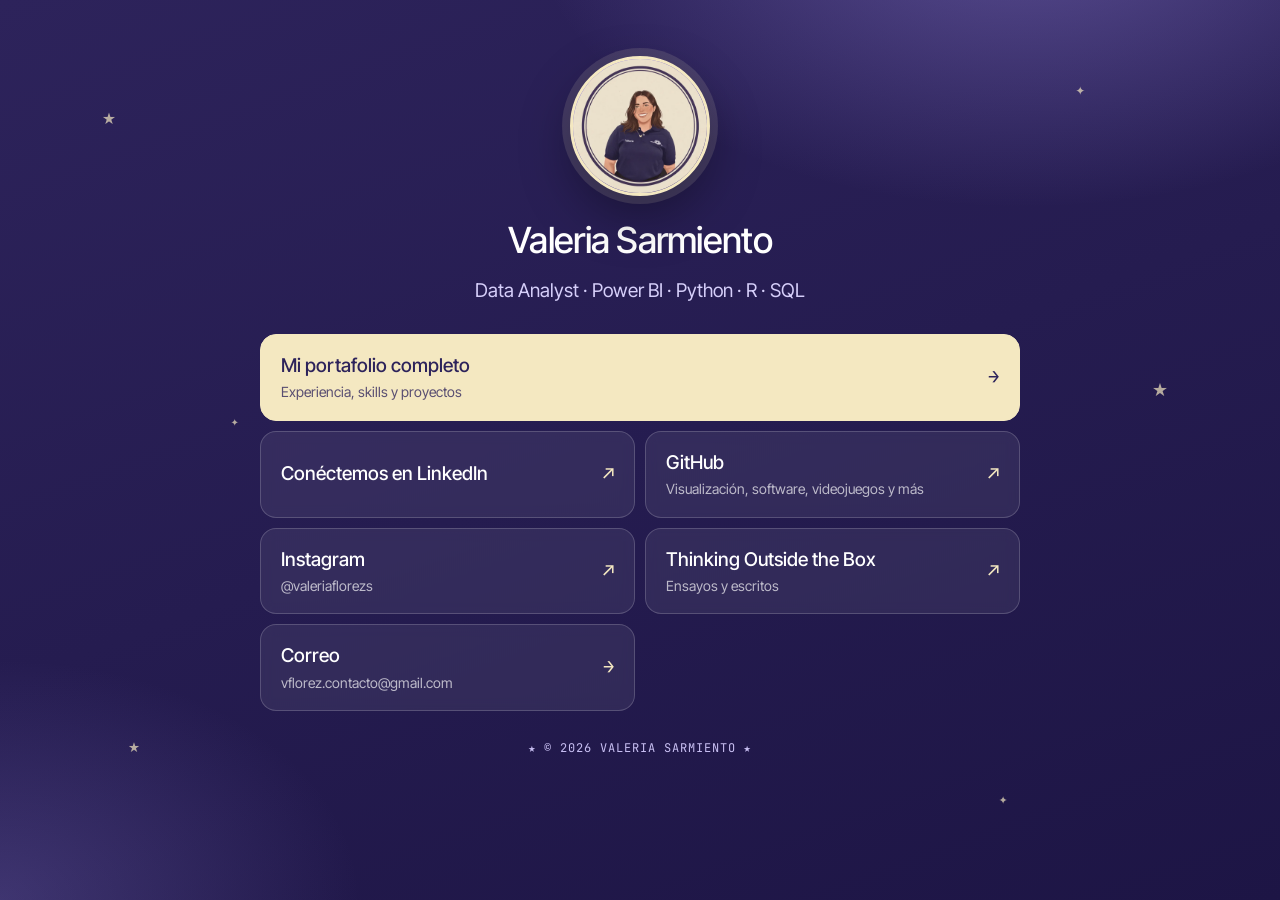
==== links.html @ 97c6c7b6 "Turn sections into desktop folders with windows; add photos, avatar and folder icons Co-Authored-By:" ====
<!doctype html>
<html lang="es">
<head>
<meta charset="utf-8">
<meta name="viewport" content="width=device-width, initial-scale=1, viewport-fit=cover">
<title>Valeria Sarmiento — Enlaces</title>
<meta name="description" content="Todos los enlaces de Valeria Sarmiento en un solo lugar.">
<meta name="theme-color" content="#2D235B">
<link rel="icon" type="image/png" href="assets/favicon.png">
<link rel="preconnect" href="https://fonts.googleapis.com">
<link rel="preconnect" href="https://fonts.gstatic.com" crossorigin>
<link href="https://fonts.googleapis.com/css2?family=Inter+Tight:wght@400;500;600&family=Instrument+Serif:ital@0;1&family=JetBrains+Mono:wght@400&display=swap" rel="stylesheet">
<link rel="stylesheet" href="styles.css?v=4">
</head>
<body>
<main class="bio-page banner">
  <div class="stars" aria-hidden="true">
    <span style="left:8%;top:12%;--s:14px;--t:3.2s">★</span>
    <span style="left:84%;top:9%;--s:12px;--t:4s;animation-delay:.6s">✦</span>
    <span style="left:18%;top:46%;--s:10px;--t:3.6s;animation-delay:1.2s">✦</span>
    <span style="left:90%;top:42%;--s:16px;--t:4.4s;animation-delay:.3s">★</span>
    <span style="left:10%;top:82%;--s:12px;--t:3.8s;animation-delay:.9s">★</span>
    <span style="left:78%;top:88%;--s:11px;--t:4.2s;animation-delay:1.5s">✦</span>
  </div>
  <div class="card">
    <!-- Avatar en assets/avatar.webp; si falta, se ve el monograma. -->
    <div class="avatar"><span>VS</span><img src="assets/avatar.webp" alt="Valeria Sarmiento" onerror="this.remove()"></div>
    <h1>Valeria Sarmiento</h1>
    <p class="tagline">Data Analyst · Power BI · Python · R · SQL</p>
    <div class="hub-list">
      <a class="hub-link primary" href="index.html">
        <div><strong>Mi portafolio completo</strong><span class="sub">Experiencia, skills y proyectos</span></div><span class="arrow">→</span>
      </a>
      <a class="hub-link" href="https://www.linkedin.com/in/valeriaflorezs" target="_blank" rel="noopener">
        <div><strong>Conéctemos en LinkedIn</strong></div><span class="arrow">↗</span>
      </a>
      <a class="hub-link" href="https://github.com/valeriaflorezs" target="_blank" rel="noopener">
        <div><strong>GitHub</strong><span class="sub">Visualización, software, videojuegos y más</span></div><span class="arrow">↗</span>
      </a>
      <a class="hub-link" href="https://www.instagram.com/valeriaflorezs" target="_blank" rel="noopener">
        <div><strong>Instagram</strong><span class="sub">@valeriaflorezs</span></div><span class="arrow">↗</span>
      </a>
      <a class="hub-link" href="https://outsidethebox25.wordpress.com" target="_blank" rel="noopener">
        <div><strong>Thinking Outside the Box</strong><span class="sub">Ensayos y escritos</span></div><span class="arrow">↗</span>
      </a>
      <a class="hub-link" href="mailto:vflorez.contacto@gmail.com">
        <div><strong>Correo</strong><span class="sub">vflorez.contacto@gmail.com</span></div><span class="arrow">→</span>
      </a>
    </div>
    <p class="more mono">★ © 2026 Valeria Sarmiento ★</p>
  </div>
</main>
<script src="script.js?v=4"></script>
</body>
</html>
---- styles.css ----
/* ============ Marca: morado ============
   Primario   #2D235B / #3C2E7A  (fondos, tarjetas principales)
   Secundario #8073C3 / #A594F1  (botones, acentos, iconos)
   Acento     #FFFFFF / #F4E8C1  (tipografía y destellos)          */
:root {
  --deep: #2D235B;
  --primary: #3C2E7A;
  --violet: #8073C3;
  --lav: #A594F1;
  --gold: #F4E8C1;

  --bg: #ffffff;
  --fg: #1b1636;
  --muted: #5f5a78;
  --line: #e6e2f3;
  --soft: #f6f4fc;
  --accent: var(--primary);

  --sans: "Inter Tight", system-ui, sans-serif;
  --serif: "Instrument Serif", Georgia, serif;
  --mono: "JetBrains Mono", ui-monospace, monospace;
  --gutter: clamp(16px, 4vw, 64px);
}
@media (prefers-color-scheme: dark) {
  :root:not([data-theme="light"]) {
    --bg: #0f0b24; --fg: #f3f0ff; --muted: #a9a3c7; --line: #2a2350; --soft: #17123a; --accent: var(--lav);
  }
}
:root[data-theme="dark"] {
  --bg: #0f0b24; --fg: #f3f0ff; --muted: #a9a3c7; --line: #2a2350; --soft: #17123a; --accent: var(--lav);
}

* { box-sizing: border-box; margin: 0; padding: 0; }
html { scroll-behavior: smooth; }
body {
  overflow-x: clip;
  background: var(--bg); color: var(--fg);
  font-family: var(--sans); font-size: clamp(16px, .35vw + 14.5px, 20px); line-height: 1.6;
  -webkit-font-smoothing: antialiased;
}
a { color: inherit; text-decoration: none; }
em { font-family: var(--serif); font-style: italic; font-weight: 400; }
:focus-visible { outline: 2px solid var(--lav); outline-offset: 3px; }
.wrap { width: 100%; max-width: 1560px; margin: 0 auto; padding-inline: max(var(--gutter), env(safe-area-inset-left)) max(var(--gutter), env(safe-area-inset-right)); }
.mono { font-family: var(--mono); font-size: 12px; letter-spacing: .08em; text-transform: uppercase; color: var(--muted); }
.inline-link { color: var(--accent); border-bottom: 1px solid currentColor; }

/* ---------- nav ---------- */
.nav {
  position: sticky; top: 0; z-index: 20; color: #fff;
  background: rgba(35, 27, 75, .88); backdrop-filter: blur(10px);
  border-bottom: 1px solid rgba(255,255,255,.12);
}
.nav .wrap { display: flex; align-items: center; justify-content: space-between; height: 58px; gap: 16px; }
.nav .brand { font-weight: 600; letter-spacing: -.01em; white-space: nowrap; }
.nav ul { display: flex; flex: 1 1 auto; min-width: 0; justify-content: center; gap: 22px; list-style: none; overflow-x: auto; scrollbar-width: none; }
@media (max-width: 900px) { .nav ul { justify-content: flex-start; } }
.nav ul a { font-size: 14px; color: rgba(255,255,255,.72); white-space: nowrap; transition: color .2s; }
.nav ul a:hover { color: var(--gold); }
.theme-btn { background: none; border: 1px solid rgba(255,255,255,.3); color: #fff; border-radius: 999px; width: 34px; height: 34px; cursor: pointer; font-size: 14px; flex: none; }
.progress { position: absolute; left: 0; bottom: -1px; height: 2px; width: 100%; background: var(--gold); transform: scaleX(0); transform-origin: 0 50%; }

/* ---------- banner (héroe) ---------- */
.banner {
  position: relative; overflow: hidden; color: #fff;
  background:
    radial-gradient(900px 520px at 85% -10%, rgba(165,148,241,.38), transparent 62%),
    radial-gradient(700px 480px at 0% 100%, rgba(128,115,195,.30), transparent 60%),
    linear-gradient(160deg, var(--deep) 0%, #1d1545 100%);
}
.banner .mono { color: #c9c0f3; }
.stars span { position: absolute; color: var(--gold); font-size: var(--s, 12px); opacity: .7; animation: twinkle var(--t, 3.5s) ease-in-out infinite; pointer-events: none; }
@keyframes twinkle { 0%, 100% { opacity: .15; transform: scale(.8) rotate(0); } 50% { opacity: .95; transform: scale(1.25) rotate(20deg); } }

.top { position: relative; display: grid; gap: 24px 48px; grid-template-columns: minmax(0, 1fr); grid-template-areas: "hero" "hub" "card"; padding-bottom: 56px; }
.hero { grid-area: hero; padding-top: clamp(40px, 8vh, 96px); }
.hero h1 { font-size: clamp(44px, 9.5vw, 168px); line-height: .98; letter-spacing: -.04em; font-weight: 500; }
.hero h1 .ghost { color: var(--lav); }
.hero .role { margin-top: 20px; max-width: 34ch; font-size: clamp(18px, 1.2vw + 12px, 30px); color: #ece8ff; }
.hero .role em { color: var(--gold); }
.typer { margin-top: 14px; min-height: 1.6em; color: var(--gold) !important; }
.typer .caret { display: inline-block; width: 7px; height: 1em; margin-left: 3px; background: var(--gold); vertical-align: -2px; animation: blink 1s steps(1) infinite; }
@keyframes blink { 50% { opacity: 0; } }
.hero .where { margin-top: 8px; }

/* enlaces (reemplazo de Linktree) */
.hub { grid-area: hub; }
.hub-list { display: grid; gap: 10px; margin-top: 14px; }
.hub-link {
  display: flex; align-items: center; justify-content: space-between; gap: 16px;
  min-height: 60px; padding: 16px 20px; border-radius: 16px;
  background: rgba(255,255,255,.07); border: 1px solid rgba(255,255,255,.18); color: #fff;
  backdrop-filter: blur(6px);
  transition: background .2s, border-color .2s, box-shadow .2s;
}
.hub-link:hover { background: rgba(255,255,255,.15); border-color: var(--gold); box-shadow: 0 10px 30px rgba(0,0,0,.25); }
.hub-link strong { display: block; font-weight: 500; }
.hub-link .sub { display: block; font-size: 14px; color: rgba(255,255,255,.68); }
.hub-link .arrow { font-family: var(--mono); flex: none; color: var(--gold); transition: transform .25s; }
.hub-link:hover .arrow { transform: translate(3px, -3px); }
.hub-link.primary { background: var(--gold); border-color: var(--gold); color: var(--deep); }
.hub-link.primary .sub { color: rgba(45,35,91,.78); }
.hub-link.primary .arrow { color: var(--deep); }
.hub-link.primary:hover { background: #fff; }

/* tarjeta de identificación colgante */
.lanyard { grid-area: card; justify-self: center; display: flex; flex-direction: column; align-items: center; transform-origin: 50% 0; animation: swing 5s ease-in-out infinite alternate; }
.strap { width: 24px; height: clamp(40px, 9vh, 110px); background: linear-gradient(90deg, #6f5fc4, #a594f1 50%, #6f5fc4); border-radius: 0 0 2px 2px; }
.clip { width: 36px; height: 16px; background: var(--gold); border-radius: 5px; margin-top: -2px; position: relative; z-index: 1; }
.idcard {
  position: relative; overflow: hidden; width: min(78vw, 300px); margin-top: -6px; padding: 22px 20px 16px;
  background: #fff; color: var(--fg); border-radius: 22px; box-shadow: 0 30px 70px rgba(0,0,0,.4), 0 0 0 1px rgba(255,255,255,.4) inset;
}
.idcard::after { content: ""; position: absolute; inset: 0; background: linear-gradient(115deg, transparent 35%, rgba(165,148,241,.22) 50%, transparent 65%); transform: translateX(-120%); animation: sheen 6s ease-in-out infinite; pointer-events: none; }
@keyframes sheen { 0%, 55% { transform: translateX(-120%); } 85%, 100% { transform: translateX(120%); } }
@keyframes swing { from { transform: rotate(-4.5deg); } to { transform: rotate(4.5deg); } }
.photo { position: relative; width: 100%; aspect-ratio: 1; max-height: 210px; border-radius: 16px; overflow: hidden; background: linear-gradient(145deg, var(--lav), var(--primary)); display: grid; place-items: center; }
.photo span { font-size: 64px; font-weight: 600; letter-spacing: -.04em; color: var(--gold); }
.photo img { position: absolute; inset: 0; width: 100%; height: 100%; object-fit: cover; }
.id-name { margin-top: 14px; font-size: 22px; font-weight: 600; letter-spacing: -.02em; line-height: 1.15; }
.id-role { color: var(--primary); font-weight: 500; }
.id-org { font-size: 13px; color: var(--muted); }
.barcode { height: 30px; margin-top: 14px; border-radius: 3px; background: repeating-linear-gradient(90deg, var(--deep) 0 2px, transparent 2px 4px, var(--deep) 4px 5px, transparent 5px 9px, var(--deep) 9px 12px, transparent 12px 14px); }
.id-foot { display: flex; justify-content: space-between; margin-top: 10px; font-family: var(--mono); font-size: 11px; color: var(--violet); }

/* cinta de herramientas */
.marquee { overflow: hidden; border-top: 1px solid rgba(255,255,255,.14); background: rgba(0,0,0,.18); padding: 14px 0; }
.track { display: flex; width: max-content; animation: marq 36s linear infinite; }
.track:hover { animation-play-state: paused; }
.track > span { display: flex; align-items: center; gap: 26px; padding-right: 26px; font-family: var(--mono); font-size: 14px; letter-spacing: .06em; text-transform: uppercase; color: var(--gold); white-space: nowrap; }
.track i { font-style: normal; color: #fff; }
@keyframes marq { to { transform: translateX(-50%); } }

/* ---------- secciones ---------- */
section { padding: clamp(64px, 9vh, 120px) 0 8px; scroll-margin-top: 70px; }
.sec-head { display: flex; align-items: baseline; gap: 16px; margin-bottom: 28px; padding-bottom: 14px; border-bottom: 1px solid var(--line); }
.sec-head h2 { font-size: clamp(28px, 4.2vw, 56px); font-weight: 500; letter-spacing: -.03em; line-height: 1.05; }
.sec-head em { color: var(--accent); }
.about p { max-width: 68ch; margin-bottom: 16px; }
.about .lead, .orbit-wrap .lead { font-size: clamp(20px, 2.2vw, 30px); line-height: 1.3; letter-spacing: -.01em; margin-bottom: 20px; }
.hint { margin-bottom: 14px; }

.chips { display: flex; flex-wrap: wrap; gap: 8px; margin-top: 8px; }
.chip { font-family: var(--mono); font-size: 13px; padding: 6px 12px; border: 1px solid var(--line); border-radius: 999px; transition: background .2s, color .2s; }
.chip:hover { background: var(--primary); color: #fff; border-color: var(--primary); }

/* tarjetas que giran (skills) */
.flip-grid { display: grid; gap: 16px; grid-template-columns: repeat(auto-fill, minmax(min(100%, 170px), 1fr)); }
.flip { perspective: 900px; height: 160px; cursor: pointer; border-radius: 18px; }
.flip-in { position: relative; width: 100%; height: 100%; transition: transform .7s cubic-bezier(.2,.8,.2,1); transform-style: preserve-3d; }
.flip.flipped .flip-in, .flip:focus-visible .flip-in { transform: rotateY(180deg); }
@media (hover: hover) { .flip:hover .flip-in { transform: rotateY(180deg); } }
.face { position: absolute; inset: 0; display: flex; flex-direction: column; align-items: center; justify-content: center; gap: 6px; padding: 14px; text-align: center; border-radius: 18px; backface-visibility: hidden; -webkit-backface-visibility: hidden; }
.front { background: linear-gradient(145deg, var(--primary), var(--deep)); color: #fff; box-shadow: 0 12px 30px rgba(45,35,91,.25); }
.front b { font-size: clamp(34px, 3vw, 46px); font-weight: 600; letter-spacing: -.04em; color: var(--gold); line-height: 1; }
.front small { color: #d6cffa; }
.back { transform: rotateY(180deg); background: var(--lav); color: #1b1636; font-size: 14.5px; line-height: 1.4; font-weight: 500; }

/* proyectos */
.proj-grid { display: grid; gap: 20px; grid-template-columns: repeat(auto-fit, minmax(min(100%, 300px), 1fr)); }
.proj { position: relative; overflow: hidden; border: 1px solid var(--line); border-radius: 22px; background: var(--bg); will-change: transform; }
.viz { background: radial-gradient(circle at 80% 0%, rgba(165,148,241,.35), transparent 60%), linear-gradient(145deg, var(--primary), var(--deep)); aspect-ratio: 16 / 10; display: grid; place-items: center; padding: 14px; }
.viz svg { width: 100%; height: 100%; }
.proj-body { padding: 18px 20px 22px; }
.proj-body .mono { display: block; line-height: 1.4; }
.proj-body h3 { margin: 6px 0 6px; font-size: 1.2em; font-weight: 500; letter-spacing: -.01em; }
.proj-body p { color: var(--muted); font-size: .88em; line-height: 1.5; }
.proj-body .chips { margin-top: 12px; }
.proj-links { display: flex; flex-wrap: wrap; gap: 8px 18px; margin-top: 14px; }
.proj-links a { font-family: var(--mono); font-size: 12px; letter-spacing: .06em; text-transform: uppercase; color: var(--accent); border-bottom: 1px solid currentColor; padding: 4px 0; position: relative; z-index: 1; }
.proj-links a:hover { color: var(--fg); }
.pillars { display: grid; gap: 14px; margin-top: 28px; grid-template-columns: repeat(auto-fit, minmax(min(100%, 220px), 1fr)); }
.pillar { padding: 20px; border: 1px solid var(--line); border-radius: 18px; background: var(--soft); }
.pillar h3 { margin: 6px 0; font-size: 1.1em; font-weight: 500; }
.pillar p { margin: 0; font-size: .93em; color: var(--muted); }
.pillar .mono { color: var(--accent); }
.cta { flex: 1 1 100%; margin-bottom: 28px; }
.cta-line { font-size: clamp(30px, 6vw, 72px); font-weight: 500; letter-spacing: -.04em; line-height: 1.02; }
.cta-line em { color: var(--gold); }

/* comunidad: órbita */
.orbit-wrap { display: grid; gap: 40px; align-items: center; }
@media (min-width: 860px) { .orbit-wrap { grid-template-columns: 1.1fr 1fr; } }
.orbit { position: relative; width: min(100%, 420px); aspect-ratio: 1; margin: 0 auto; }
.ring { position: absolute; inset: 14%; border-radius: 50%; border: 1.5px dashed var(--violet); animation: spin 36s linear infinite; }
.node { position: absolute; width: 30%; aspect-ratio: 1; transform: translate(-50%, -50%); border-radius: 50%; background: var(--deep); color: var(--gold); display: grid; place-items: center; text-align: center; box-shadow: 0 10px 24px rgba(45,35,91,.35); }
.node span { display: block; font-size: clamp(10px, 1.1vw, 13px); font-weight: 500; line-height: 1.15; animation: spin 36s linear infinite reverse; }
.n1 { left: 50%; top: 0; } .n2 { left: 100%; top: 50%; } .n3 { left: 50%; top: 100%; } .n4 { left: 0; top: 50%; }
.core { position: absolute; inset: 33%; border-radius: 50%; display: grid; place-items: center; text-align: center; font-weight: 600; font-size: clamp(14px, 1.6vw, 20px); line-height: 1.1; color: #fff; background: radial-gradient(circle at 30% 30%, var(--lav), var(--primary)); box-shadow: 0 0 0 10px rgba(165,148,241,.18), 0 0 60px rgba(128,115,195,.5); animation: breathe 4s ease-in-out infinite; }
.core span { color: var(--gold); }
@keyframes spin { to { transform: rotate(360deg); } }
@keyframes breathe { 50% { transform: scale(1.06); } }

.plain { list-style: none; }
.plain li { padding: 10px 0; border-bottom: 1px solid var(--line); }

/* experiencia: tarjetas */
.tl { list-style: none; display: grid; gap: 18px; grid-template-columns: repeat(auto-fill, minmax(min(100%, 380px), 1fr)); }
.tl > li { position: relative; overflow: hidden; padding: 24px 24px 22px; border: 1px solid var(--line); border-left: 4px solid var(--violet); border-radius: 18px; background: var(--soft); will-change: transform; transition: border-color .25s; }
.tl > li:hover { border-left-color: var(--accent); }
.tl h3 { margin-top: 8px; font-size: 1.2em; font-weight: 500; letter-spacing: -.01em; }
.tl .org { color: var(--muted); font-size: .93em; }
.tl p { margin-top: 10px; font-size: .95em; }
.tl ul { margin: 10px 0 0 18px; font-size: .95em; }
.tl ul li { padding: 0 0 4px; }
.tl .tech { margin-top: 12px; }
.tl .mono { color: var(--accent); }

/* brillo que sigue al cursor (tarjetas con .tilt) */
.tilt::after { content: ""; position: absolute; inset: 0; pointer-events: none; opacity: 0; transition: opacity .3s; background: radial-gradient(320px circle at var(--mx, 50%) var(--my, 50%), rgba(165,148,241,.28), transparent 60%); }
.tilt:hover::after { opacity: 1; }

.cols { display: grid; gap: 40px; }
@media (min-width: 720px) { .cols { grid-template-columns: 1fr 1fr; } }

footer { margin-top: clamp(72px, 12vh, 140px); color: #fff; background: linear-gradient(160deg, var(--deep), #1d1545); padding: 40px 0 max(48px, env(safe-area-inset-bottom)); }
footer .mono { color: #c9c0f3; }
footer .wrap { display: flex; flex-wrap: wrap; justify-content: space-between; align-items: end; gap: 12px; }
.contact-mail { display: inline-block; font-size: clamp(22px, 4.5vw, 44px); letter-spacing: -.03em; color: var(--gold); border-bottom: 1px solid var(--gold); word-break: break-word; }

/* ---------- links.html ---------- */
.bio-page { position: relative; overflow: hidden; min-height: 100dvh; display: flex; flex-direction: column; align-items: center; padding: max(56px, env(safe-area-inset-top)) 16px max(40px, env(safe-area-inset-bottom)); color: #fff;
  background: radial-gradient(800px 480px at 80% -10%, rgba(165,148,241,.4), transparent 62%), radial-gradient(600px 400px at 0% 100%, rgba(128,115,195,.3), transparent 60%), linear-gradient(160deg, var(--deep), #1d1545); }
.bio-page .card { position: relative; width: 100%; max-width: clamp(320px, 90vw, 640px); text-align: center; }
.avatar { position: relative; width: clamp(96px, 14vw, 140px); height: clamp(96px, 14vw, 140px); margin: 0 auto 16px; border-radius: 50%; overflow: hidden; display: grid; place-items: center; background: linear-gradient(145deg, var(--lav), var(--primary)); border: 3px solid var(--gold); box-shadow: 0 0 0 8px rgba(244,232,193,.12), 0 20px 50px rgba(0,0,0,.35); }
.avatar span { font-size: clamp(34px, 5vw, 48px); font-weight: 600; letter-spacing: -.04em; color: var(--gold); }
.avatar img { position: absolute; inset: 0; width: 100%; height: 100%; object-fit: cover; }
.bio-page h1 { font-size: clamp(26px, 4vw, 36px); font-weight: 500; letter-spacing: -.02em; }
.bio-page .tagline { color: #d6cffa; margin: 6px 0 28px; }
.bio-page .hub-list { text-align: left; }
.bio-page .more { margin-top: 28px; color: #c9c0f3; }
@media (min-width: 900px) {
  .bio-page .card { max-width: 760px; }
  .bio-page .hub-list { grid-template-columns: repeat(2, 1fr); }
  .bio-page .hub-link.primary { grid-column: 1 / -1; }
}

/* ---------- responsive ---------- */
@media (min-width: 640px) {
  .hub-list { grid-template-columns: repeat(2, 1fr); }
  .hub-link.primary { grid-column: 1 / -1; }
}
@media (min-width: 1000px) {
  .top { grid-template-columns: minmax(0, 1fr) 340px; grid-template-areas: "hero card" "hub card"; grid-template-rows: auto 1fr; align-items: start; }
  .lanyard { align-self: start; }
  .idcard { width: 320px; }

  section { display: grid; grid-template-columns: minmax(200px, 1fr) minmax(0, 3.2fr); column-gap: clamp(32px, 5vw, 96px); align-items: start; }
  section > .sec-head { grid-column: 1; grid-row: 1 / span 20; position: sticky; top: 90px; flex-direction: column; gap: 6px; border-bottom: 0; padding-bottom: 0; margin-bottom: 0; }
  section > *:not(.sec-head) { grid-column: 2; }
}
@media (min-width: 1600px) {
  .chip { font-size: 15px; padding: 8px 16px; }
  .flip { height: 190px; }
}
@media (max-width: 420px) {
  .brand { display: none; }
  .nav ul { gap: 14px; }
  .chip { font-size: 12px; }
}
@media (pointer: coarse) {
  .theme-btn { width: 44px; height: 44px; }
  .nav ul a { padding: 10px 2px; display: inline-block; }
}

/* ---------- animaciones de entrada (solo con JS) ---------- */
@media (prefers-reduced-motion: no-preference) {
  .js .hero h1 .ch { display: inline-block; opacity: 0; transform: translateY(.5em) rotate(4deg); animation: letter .7s cubic-bezier(.2,.8,.2,1) forwards; animation-delay: calc(var(--i) * 45ms); }
  @keyframes letter { to { opacity: 1; transform: none; } }
  .js .hero .role, .js .hero .where, .js .typer { opacity: 0; animation: rise .8s ease forwards; }
  .js .hero .role { animation-delay: .7s; } .js .typer { animation-delay: .9s; } .js .hero .where { animation-delay: 1.05s; }
  @keyframes rise { from { opacity: 0; transform: translateY(14px); } to { opacity: 1; transform: none; } }
  .js .lanyard { animation: drop 1.2s cubic-bezier(.2,.9,.3,1.2) both, swing 5s ease-in-out 1.2s infinite alternate; }
  @keyframes drop { from { transform: translateY(-120%) rotate(-8deg); opacity: 0; } to { transform: none; opacity: 1; } }

  .js .reveal { opacity: 0; transform: translateY(24px); transition: opacity .7s ease, transform .7s cubic-bezier(.2,.8,.2,1); transition-delay: calc(var(--d, 0) * 70ms); }
  .js .reveal.in { opacity: 1; transform: none; }
  .js .chip.reveal, .js .flip.reveal { transform: scale(.88); }
  .js .chip.reveal.in, .js .flip.reveal.in { transform: none; }

  .hero h1 .ghost { transition: color .4s; }
  .hero h1:hover .ghost { color: var(--gold); }

  /* ilustraciones de proyectos */
  .js .viz .bar { transform: scaleY(0); transform-box: fill-box; transform-origin: 50% 100%; transition: transform .9s cubic-bezier(.2,.8,.2,1); transition-delay: calc(var(--k, 0) * 120ms + .2s); }
  .js .viz .dot { transform: scale(0); transform-box: fill-box; transform-origin: center; transition: transform .5s cubic-bezier(.3,1.6,.5,1); transition-delay: calc(var(--k, 0) * 80ms + .2s); }
  .js .viz .fade { opacity: 0; transition: opacity 1s ease .8s; }
  .js .in .viz .fade { opacity: 1; }
  .js .viz .draw { stroke-dasharray: 1; stroke-dashoffset: 1; transition: stroke-dashoffset 1.4s ease 1s; }
  .js .in .viz .bar, .js .in .viz .dot { transform: none; }
  .js .in .viz .draw { stroke-dashoffset: 0; }
  .flow { stroke-dasharray: 5 7; animation: flow 1s linear infinite; }
  @keyframes flow { to { stroke-dashoffset: -12; } }
}

@media (prefers-reduced-motion: reduce) {
  html { scroll-behavior: auto; }
  * { transition: none !important; }
  .lanyard, .idcard::after, .stars span, .ring, .node span, .core, .typer .caret { animation: none !important; }
  .stars span { opacity: .5; }
  .track { animation: none; flex-wrap: wrap; width: auto; }
  .track > span:nth-child(2) { display: none; }
  .track > span { flex-wrap: wrap; white-space: normal; padding: 0 var(--gutter); }
}

/* ---------- sobre mí con foto ---------- */
.about-wrap { display: grid; gap: 32px; align-items: start; }
@media (min-width: 860px) { .about-wrap { grid-template-columns: minmax(0, 1.5fr) minmax(220px, 1fr); gap: clamp(32px, 4vw, 64px); } }
.about-photo { position: relative; margin: 0; border-radius: 28px; overflow: hidden; box-shadow: 0 30px 70px rgba(45,35,91,.28); transform: rotate(1.5deg); max-width: 440px; justify-self: center; }
.about-photo img { display: block; width: 100%; height: auto; aspect-ratio: 3 / 4; object-fit: cover; object-position: 50% 30%; }
.about-photo figcaption { position: absolute; left: 0; right: 0; bottom: 0; padding: 40px 18px 14px; color: var(--gold); background: linear-gradient(to top, rgba(29,21,69,.85), transparent); }
@media (min-width: 860px) { .about-photo { position: sticky; top: 90px; } }

/* ---------- escritorio: carpetas ---------- */
.desk { padding: clamp(20px, 3vw, 40px); border: 1px solid var(--line); border-radius: 28px;
  background: radial-gradient(circle at 15% 0%, rgba(165,148,241,.2), transparent 55%), radial-gradient(circle at 1px 1px, color-mix(in srgb, var(--violet) 22%, transparent) 1px, transparent 1.5px) 0 0 / 22px 22px, var(--soft); }
.folders { display: grid; gap: clamp(8px, 1.6vw, 24px); grid-template-columns: repeat(auto-fit, minmax(min(100%, 150px), 1fr)); }
.folder { display: flex; flex-direction: column; align-items: center; gap: 4px; padding: 16px 8px 14px; border: 0; border-radius: 22px; background: none; color: inherit; font: inherit; text-align: center; cursor: pointer; transition: background .25s; }
.folder:hover, .folder:focus-visible { background: color-mix(in srgb, var(--lav) 16%, transparent); }
.folder img { width: clamp(104px, 10vw, 148px); height: auto; filter: drop-shadow(0 14px 16px rgba(45,35,91,.3)); transition: transform .4s cubic-bezier(.3,1.5,.5,1); }
.folder:hover img, .folder:focus-visible img { transform: translateY(-8px) rotate(-3deg) scale(1.07); animation: none; }
.folder strong { margin-top: 6px; font-weight: 500; font-size: 1.05em; letter-spacing: -.01em; }
.folder small { text-transform: none; letter-spacing: .02em; font-size: 11px; }

/* ---------- ventanas ---------- */
.modal-open { overflow: hidden; }
.win { padding: 0; border: 0; margin: auto; width: min(1120px, calc(100vw - 24px)); max-width: none; max-height: min(90dvh, 920px); border-radius: 22px; background: var(--bg); color: var(--fg); box-shadow: 0 40px 120px rgba(20,10,60,.55); overflow: hidden; }
.win[open] { display: flex; flex-direction: column; }
.win::backdrop { background: rgba(20,12,55,.62); backdrop-filter: blur(6px); }
.win-bar { flex: none; display: flex; align-items: center; gap: 14px; padding: 12px 16px; color: #fff; background: linear-gradient(160deg, var(--deep), #1d1545); }
.win-dots { display: flex; gap: 6px; }
.win-dots i { width: 11px; height: 11px; border-radius: 50%; background: var(--gold); }
.win-dots i:nth-child(2) { background: var(--lav); } .win-dots i:nth-child(3) { background: var(--violet); }
.win-title { flex: 1; min-width: 0; font-family: var(--mono); font-size: 12px; letter-spacing: .08em; text-transform: uppercase; color: #d6cffa; white-space: nowrap; overflow: hidden; text-overflow: ellipsis; }
.win-close { flex: none; width: 34px; height: 34px; border-radius: 50%; border: 1px solid rgba(255,255,255,.3); background: none; color: #fff; font-size: 14px; cursor: pointer; transition: background .2s; }
.win-close:hover { background: rgba(255,255,255,.15); }
.win-body { overflow: auto; overscroll-behavior: contain; padding: clamp(18px, 3vw, 40px); }
.win-body > * + * { margin-top: clamp(24px, 3vw, 36px); }
.win-head { display: flex; align-items: center; gap: 16px; }
.win-head img { width: 72px; height: 72px; flex: none; filter: drop-shadow(0 8px 10px rgba(45,35,91,.3)); }
.win-head h2 { font-size: clamp(26px, 4vw, 44px); font-weight: 500; letter-spacing: -.03em; line-height: 1.05; }
.win-head h2 em { color: var(--accent); }
.win .lead { font-size: clamp(18px, 1.8vw, 24px); line-height: 1.35; letter-spacing: -.01em; }
.sing-hero { display: grid; gap: 28px; align-items: center; }
@media (min-width: 760px) { .sing-hero { grid-template-columns: minmax(180px, 280px) minmax(0, 1fr); } }
.win-photo { position: relative; margin: 0; border-radius: 22px; overflow: hidden; box-shadow: 0 20px 50px rgba(45,35,91,.3); max-width: 320px; }
.win-photo img { display: block; width: 100%; height: auto; aspect-ratio: 4 / 5; object-fit: cover; object-position: 50% 25%; }
.win-photo figcaption { position: absolute; inset: auto 0 0; padding: 36px 14px 12px; color: var(--gold); background: linear-gradient(to top, rgba(29,21,69,.85), transparent); }
.sing-hero .orbit { width: min(100%, 260px); margin-top: 20px; }
.win .tl { grid-template-columns: repeat(auto-fit, minmax(min(100%, 320px), 1fr)); }

@media (prefers-reduced-motion: no-preference) {
  .folder img { animation: bob 5s ease-in-out infinite alternate; animation-delay: calc(var(--n, 0) * .6s); }
  @keyframes bob { to { transform: translateY(-6px); } }
  .win[open] { animation: winpop .45s cubic-bezier(.2,.9,.3,1.1); }
  .win[open]::backdrop { animation: fadein .35s ease; }
  @keyframes winpop { from { opacity: 0; transform: translateY(28px) scale(.94); } to { opacity: 1; transform: none; } }
  @keyframes fadein { from { opacity: 0; } to { opacity: 1; } }
  .win[open] .win-body > * { animation: rise .6s ease both; }
  .win[open] .win-body > :nth-child(1) { animation-delay: .12s; } .win[open] .win-body > :nth-child(2) { animation-delay: .22s; }
  .win[open] .win-body > :nth-child(3) { animation-delay: .32s; } .win[open] .win-body > :nth-child(4) { animation-delay: .42s; }
}
@media (prefers-reduced-motion: reduce) { .folder img { animation: none; } }

.sing-hero .node span { font-size: 10.5px; }
.about-photo img { aspect-ratio: 4 / 5; object-position: 50% 78%; }
@media (max-width: 520px) { .win-title .pre { display: none; } }
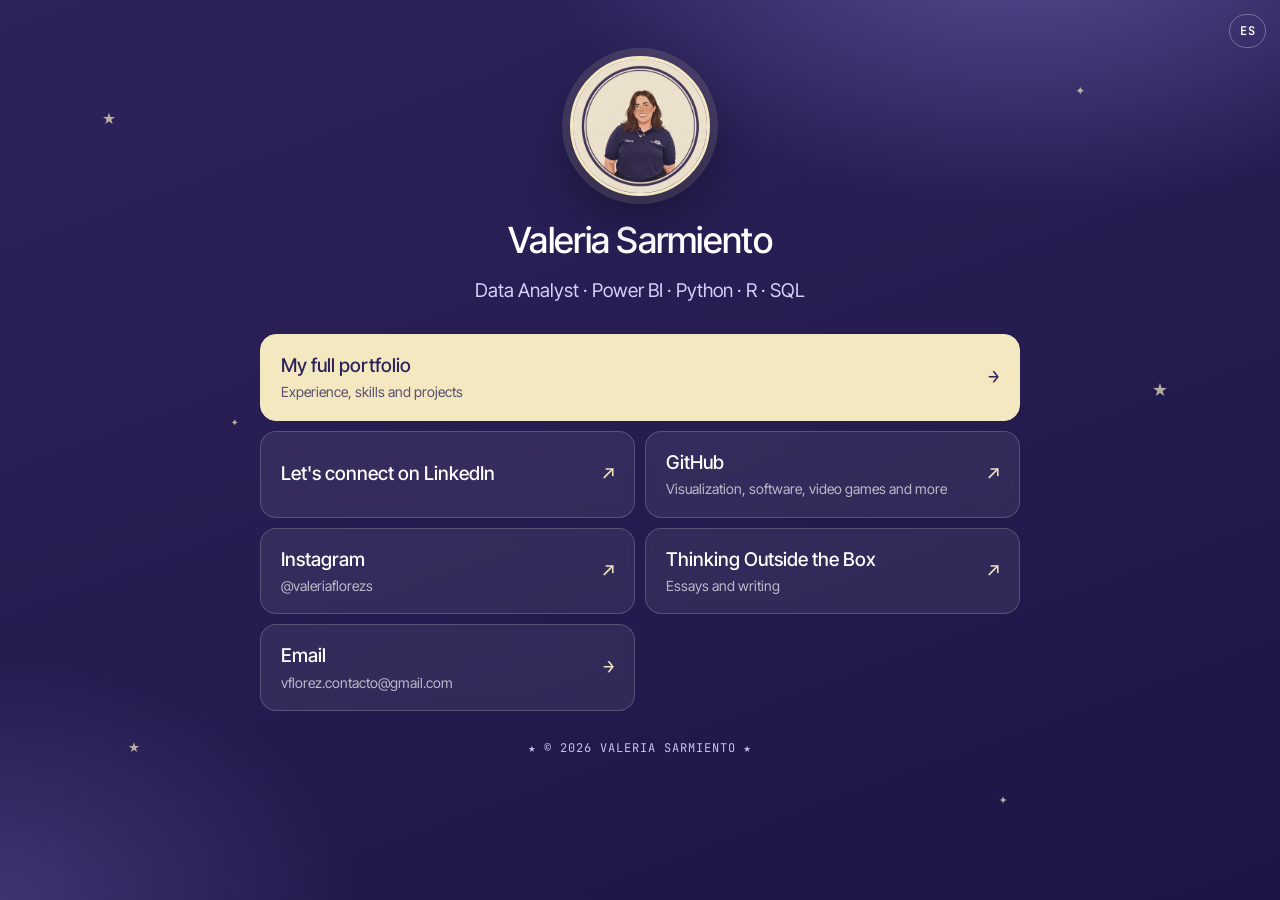
==== commit 2f779bd5: "Quitar Data & Visual Lab, agrupar certificaciones, hobbies y skills renovados (raspa y gana, cintas)" ====
--- a/links.html
+++ b/links.html
@@ -10,9 +10,10 @@
 <link rel="preconnect" href="https://fonts.googleapis.com">
 <link rel="preconnect" href="https://fonts.gstatic.com" crossorigin>
 <link href="https://fonts.googleapis.com/css2?family=Inter+Tight:wght@400;500;600&family=Instrument+Serif:ital@0;1&family=JetBrains+Mono:wght@400&display=swap" rel="stylesheet">
-<link rel="stylesheet" href="styles.css?v=4">
+<link rel="stylesheet" href="styles.css?v=10">
 </head>
 <body>
+<button id="lang" class="theme-btn lang-btn lang-fab" type="button" aria-label="Switch to English">EN</button>
 <main class="bio-page banner">
   <div class="stars" aria-hidden="true">
     <span style="left:8%;top:12%;--s:14px;--t:3.2s">★</span>
@@ -50,6 +51,7 @@
     <p class="more mono">★ © 2026 Valeria Sarmiento ★</p>
   </div>
 </main>
-<script src="script.js?v=4"></script>
+<script src="i18n.js?v=10"></script>
+<script src="script.js?v=10"></script>
 </body>
 </html>
--- a/styles.css
+++ b/styles.css
@@ -143,18 +143,6 @@
 .chips { display: flex; flex-wrap: wrap; gap: 8px; margin-top: 8px; }
 .chip { font-family: var(--mono); font-size: 13px; padding: 6px 12px; border: 1px solid var(--line); border-radius: 999px; transition: background .2s, color .2s; }
 .chip:hover { background: var(--primary); color: #fff; border-color: var(--primary); }
-
-/* tarjetas que giran (skills) */
-.flip-grid { display: grid; gap: 16px; grid-template-columns: repeat(auto-fill, minmax(min(100%, 170px), 1fr)); }
-.flip { perspective: 900px; height: 160px; cursor: pointer; border-radius: 18px; }
-.flip-in { position: relative; width: 100%; height: 100%; transition: transform .7s cubic-bezier(.2,.8,.2,1); transform-style: preserve-3d; }
-.flip.flipped .flip-in, .flip:focus-visible .flip-in { transform: rotateY(180deg); }
-@media (hover: hover) { .flip:hover .flip-in { transform: rotateY(180deg); } }
-.face { position: absolute; inset: 0; display: flex; flex-direction: column; align-items: center; justify-content: center; gap: 6px; padding: 14px; text-align: center; border-radius: 18px; backface-visibility: hidden; -webkit-backface-visibility: hidden; }
-.front { background: linear-gradient(145deg, var(--primary), var(--deep)); color: #fff; box-shadow: 0 12px 30px rgba(45,35,91,.25); }
-.front b { font-size: clamp(34px, 3vw, 46px); font-weight: 600; letter-spacing: -.04em; color: var(--gold); line-height: 1; }
-.front small { color: #d6cffa; }
-.back { transform: rotateY(180deg); background: var(--lav); color: #1b1636; font-size: 14.5px; line-height: 1.4; font-weight: 500; }
 
 /* proyectos */
 .proj-grid { display: grid; gap: 20px; grid-template-columns: repeat(auto-fit, minmax(min(100%, 300px), 1fr)); }
@@ -251,7 +239,6 @@
 }
 @media (min-width: 1600px) {
   .chip { font-size: 15px; padding: 8px 16px; }
-  .flip { height: 190px; }
 }
 @media (max-width: 420px) {
   .brand { display: none; }
@@ -275,8 +262,8 @@
 
   .js .reveal { opacity: 0; transform: translateY(24px); transition: opacity .7s ease, transform .7s cubic-bezier(.2,.8,.2,1); transition-delay: calc(var(--d, 0) * 70ms); }
   .js .reveal.in { opacity: 1; transform: none; }
-  .js .chip.reveal, .js .flip.reveal { transform: scale(.88); }
-  .js .chip.reveal.in, .js .flip.reveal.in { transform: none; }
+  .js .chip.reveal, .js .tile.reveal { transform: scale(.88); }
+  .js .chip.reveal.in, .js .tile.reveal.in { transform: none; }
 
   .hero h1 .ghost { transition: color .4s; }
   .hero h1:hover .ghost { color: var(--gold); }
@@ -365,3 +352,104 @@
 .sing-hero .node span { font-size: 10.5px; }
 .about-photo img { aspect-ratio: 4 / 5; object-position: 50% 78%; }
 @media (max-width: 520px) { .win-title .pre { display: none; } }
+
+
+.sub-title { margin: 28px 0 14px; }
+section > .sub-title:first-of-type { margin-top: 0; }
+section > .tl.cards { grid-template-columns: repeat(auto-fit, minmax(min(100%, 270px), 1fr)); }
+.tl .chips { margin-top: 12px; }
+.tl .chip { white-space: normal; }
+.folder-link { display: inline-flex; align-items: center; gap: 10px; margin-top: 14px; padding: 6px 16px 6px 6px; border: 1px solid var(--line); border-radius: 999px; background: var(--bg); color: var(--fg); font: inherit; font-size: .9em; cursor: pointer; position: relative; z-index: 1; transition: border-color .2s, background .2s; }
+.folder-link:hover { border-color: var(--accent); background: color-mix(in srgb, var(--lav) 14%, var(--bg)); }
+.folder-link img { width: 34px; height: 34px; }
+.cert-uni { border-left-color: var(--accent); grid-column: 1 / -1; }
+.cert-uni p { max-width: 70ch; }
+
+/* ---------- skills por categorías ---------- */
+.skills-board { display: grid; gap: 14px; grid-template-columns: minmax(0, 1fr); }
+@media (min-width: 900px) { .skills-board { grid-template-columns: repeat(2, minmax(0, 1fr)); gap: 18px; } }
+.skill-card { position: relative; overflow: hidden; padding: 20px; border: 1px solid var(--line); border-radius: 22px; background: var(--soft); will-change: transform; }
+.skill-card .mono { color: var(--accent); }
+.skill-card h3 { margin: 4px 0 14px; font-size: 1.15em; font-weight: 500; letter-spacing: -.01em; }
+.skill-card .chips { margin-top: 0; }
+.tiles { display: grid; gap: 8px; grid-template-columns: repeat(auto-fill, minmax(78px, 1fr)); }
+.tile { display: flex; flex-direction: column; align-items: center; justify-content: center; gap: 3px; min-height: 74px; padding: 8px 4px; border-radius: 14px; text-align: center; color: #fff; background: linear-gradient(145deg, var(--primary), var(--deep)); box-shadow: 0 8px 18px rgba(45,35,91,.18); transition: transform .3s cubic-bezier(.3,1.5,.5,1); }
+.tile:hover { transform: translateY(-4px) rotate(-2deg); }
+.tile svg { width: 28px; height: 28px; flex: none; color: var(--gold); transition: color .25s, transform .3s; }
+.tile svg.fill { fill: currentColor; }
+.tile svg.line { fill: none; stroke: currentColor; stroke-width: 1.8; stroke-linecap: round; stroke-linejoin: round; }
+.tile:hover svg { color: #fff; transform: scale(1.15); }
+.tile small { font-family: var(--mono); font-size: 10px; line-height: 1.2; color: #d6cffa; }
+.chip.soft { background: color-mix(in srgb, var(--lav) 20%, transparent); border-color: color-mix(in srgb, var(--lav) 55%, transparent); }
+@media (max-width: 520px) {
+  .skill-card { padding: 16px; border-radius: 18px; }
+  .tiles { gap: 6px; grid-template-columns: repeat(auto-fill, minmax(62px, 1fr)); }
+  .tile { min-height: 62px; border-radius: 12px; }
+  .tile svg { width: 24px; height: 24px; }
+  .tile small { font-size: 9px; }
+}
+
+/* ---------- hobbies ---------- */
+.hobbies { display: grid; gap: 14px; grid-template-columns: repeat(auto-fit, minmax(min(100%, 168px), 1fr)); }
+.hobby { position: relative; overflow: hidden; display: flex; flex-direction: column; align-items: flex-start; gap: 14px; padding: 22px; border: 1px solid var(--line); border-radius: 22px; background: var(--soft); will-change: transform; }
+.hobby .ico { display: grid; place-items: center; width: 58px; height: 58px; border-radius: 50%; background: linear-gradient(145deg, var(--primary), var(--deep)); color: var(--gold); box-shadow: 0 10px 22px rgba(45,35,91,.28); transition: transform .4s cubic-bezier(.3,1.5,.5,1); }
+.hobby .ico svg { width: 28px; height: 28px; fill: none; stroke: currentColor; stroke-width: 1.7; stroke-linecap: round; stroke-linejoin: round; }
+.hobby:hover .ico { transform: rotate(-8deg) scale(1.1); }
+.hobby h3 { font-size: 1.05em; font-weight: 500; letter-spacing: -.01em; line-height: 1.25; }
+
+/* ---------- frase que me identifica ---------- */
+.quote { margin: clamp(64px, 10vh, 120px) 0 0; padding: clamp(48px, 9vw, 120px) var(--gutter); text-align: center; background: radial-gradient(120% 140% at 50% 0%, var(--primary), var(--deep)); color: var(--gold); border-block: 3px solid var(--lav); }
+.q-mark { display: block; font-size: clamp(22px, 3vw, 36px); color: var(--lav); margin-bottom: 18px; }
+.quote blockquote { max-width: 30em; margin: 0 auto; font-family: var(--serif); font-style: italic; }
+.q-main { font-size: clamp(32px, 6.2vw, 84px); line-height: 1.08; letter-spacing: -.01em; }
+.q-sub { margin-top: clamp(14px, 2vw, 28px); font-size: clamp(20px, 3vw, 40px); line-height: 1.25; color: #d6cffa; }
+.quote em { color: #fff; text-decoration: underline; text-decoration-color: var(--lav); text-decoration-thickness: .06em; text-underline-offset: .18em; }
+.quote figcaption { margin-top: clamp(20px, 3vw, 36px); color: var(--lav); font-size: 12px; letter-spacing: .08em; }
+.js .quote .w { opacity: .2; transition: opacity .5s ease; }
+.js .quote .w.lit { opacity: 1; }
+@media (prefers-reduced-motion: no-preference) {
+  .hobby .ico svg { animation: bobi 3.6s ease-in-out infinite alternate; animation-delay: calc(var(--n, 0) * .4s); }
+  @keyframes bobi { to { transform: translateY(-3px) rotate(4deg); } }
+}
+
+/* ---------- skills técnicas: raspa y gana ---------- */
+.skill-card.wide { grid-column: 1 / -1; }
+.scratch-hint { margin: -6px 0 12px; font-size: 12px; color: var(--muted); }
+.scratch-all { font: inherit; color: var(--accent); background: none; border: 0; padding: 0; cursor: pointer; text-decoration: underline; text-underline-offset: 3px; }
+.scratch-grid { display: grid; gap: 10px; grid-template-columns: repeat(auto-fill, minmax(min(100%, 150px), 1fr)); }
+.scratch { position: relative; overflow: hidden; display: grid; place-items: center; min-height: 64px; padding: 8px 10px; border: 1px solid color-mix(in srgb, var(--lav) 55%, transparent); border-radius: 14px; background: color-mix(in srgb, var(--lav) 20%, transparent); color: var(--fg); font: 500 14px/1.2 var(--sans); text-align: center; cursor: crosshair; }
+.scratch canvas { position: absolute; inset: 0; width: 100%; height: 100%; touch-action: pan-y; transition: opacity .5s; }
+.scratch.done canvas { opacity: 0; pointer-events: none; }
+.scratch.done span { animation: pop .5s cubic-bezier(.3,1.5,.5,1); }
+@keyframes pop { from { transform: scale(.85); } to { transform: none; } }
+.scratch:focus-visible, .scratch-all:focus-visible { outline: 2px solid var(--lav); outline-offset: 2px; }
+
+/* ---------- habilidades blandas: cintas que se deslizan ---------- */
+.drifts { display: grid; gap: 12px; margin-inline: calc(var(--pad, 20px) * -1); }
+.drift { overflow: hidden; mask-image: linear-gradient(90deg, transparent, #000 6%, #000 94%, transparent); -webkit-mask-image: linear-gradient(90deg, transparent, #000 6%, #000 94%, transparent); }
+.drift-track { display: flex; width: max-content; animation: drift 38s linear infinite; }
+.drift.rev .drift-track { animation-direction: reverse; animation-duration: 46s; }
+.drift:hover .drift-track { animation-play-state: paused; }
+.drift-set { display: flex; align-items: center; flex: none; }
+.drift-set .chip { font-size: clamp(15px, 1.6vw, 20px); padding: 10px 22px; white-space: nowrap; }
+.drift-set i { font-style: normal; color: var(--accent); padding: 0 14px; }
+@keyframes drift { to { transform: translateX(-50%); } }
+@media (max-width: 520px) { .drifts { --pad: 16px; } }
+@media (prefers-reduced-motion: reduce) {
+  .drift { mask-image: none; -webkit-mask-image: none; }
+  .drift-track { animation: none; width: auto; }
+  .drift-set + .drift-set { display: none; }
+  .drift-set { flex-wrap: wrap; gap: 8px; }
+  .drift-set i { display: none; }
+  .drifts { margin-inline: 0; }
+  .drift.rev { display: none; }
+}
+.cert-list { margin: 8px 0 4px; }
+.cert-list li { padding: 2px 0; }
+
+/* ---------- selector de idioma ---------- */
+.lang-btn { width: auto; min-width: 34px; padding: 0 10px; font: 600 12px/1 var(--mono); letter-spacing: .04em; }
+.lang-btn:hover, .theme-btn:hover { background: rgba(255,255,255,.14); }
+.nav .lang-btn { margin-left: auto; margin-right: -8px; }
+.lang-fab { position: fixed; top: 14px; right: 14px; z-index: 30; height: 34px; }
+@media (pointer: coarse) { .lang-btn { height: 44px; min-width: 44px; } }
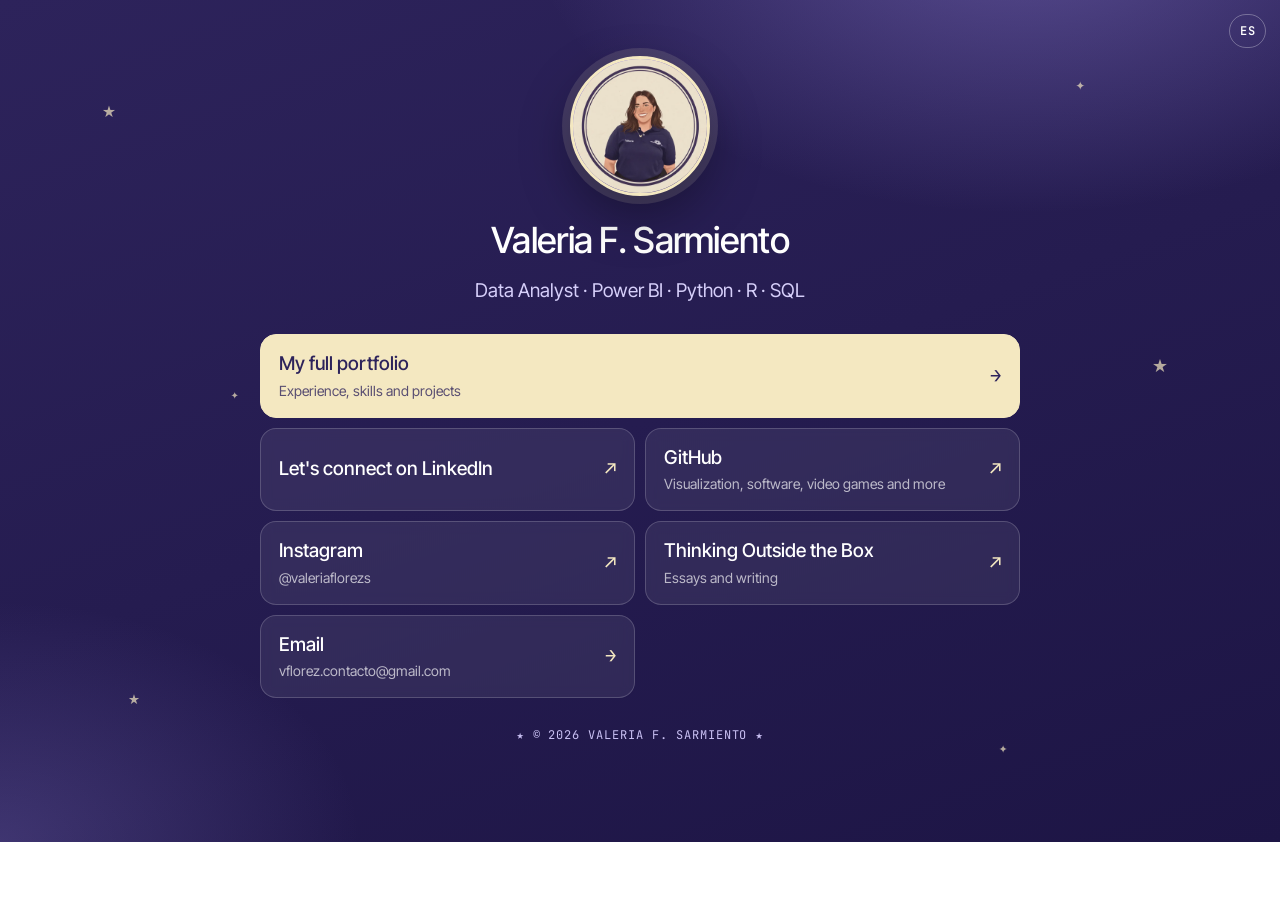
==== commit 583bf190: "Primera pantalla completa, tarjeta que se voltea con la frase, secciones con título arriba, skills 2" ====
--- a/links.html
+++ b/links.html
@@ -3,14 +3,14 @@
 <head>
 <meta charset="utf-8">
 <meta name="viewport" content="width=device-width, initial-scale=1, viewport-fit=cover">
-<title>Valeria Sarmiento — Enlaces</title>
-<meta name="description" content="Todos los enlaces de Valeria Sarmiento en un solo lugar.">
+<title>Valeria F. Sarmiento — Enlaces</title>
+<meta name="description" content="Todos los enlaces de Valeria F. Sarmiento en un solo lugar.">
 <meta name="theme-color" content="#2D235B">
 <link rel="icon" type="image/png" href="assets/favicon.png">
 <link rel="preconnect" href="https://fonts.googleapis.com">
 <link rel="preconnect" href="https://fonts.gstatic.com" crossorigin>
 <link href="https://fonts.googleapis.com/css2?family=Inter+Tight:wght@400;500;600&family=Instrument+Serif:ital@0;1&family=JetBrains+Mono:wght@400&display=swap" rel="stylesheet">
-<link rel="stylesheet" href="styles.css?v=10">
+<link rel="stylesheet" href="styles.css?v=11">
 </head>
 <body>
 <button id="lang" class="theme-btn lang-btn lang-fab" type="button" aria-label="Switch to English">EN</button>
@@ -25,8 +25,8 @@
   </div>
   <div class="card">
     <!-- Avatar en assets/avatar.webp; si falta, se ve el monograma. -->
-    <div class="avatar"><span>VS</span><img src="assets/avatar.webp" alt="Valeria Sarmiento" onerror="this.remove()"></div>
-    <h1>Valeria Sarmiento</h1>
+    <div class="avatar"><span>VS</span><img src="assets/avatar.webp" alt="Valeria F. Sarmiento" onerror="this.remove()"></div>
+    <h1>Valeria F. Sarmiento</h1>
     <p class="tagline">Data Analyst · Power BI · Python · R · SQL</p>
     <div class="hub-list">
       <a class="hub-link primary" href="index.html">
@@ -48,10 +48,10 @@
         <div><strong>Correo</strong><span class="sub">vflorez.contacto@gmail.com</span></div><span class="arrow">→</span>
       </a>
     </div>
-    <p class="more mono">★ © 2026 Valeria Sarmiento ★</p>
+    <p class="more mono">★ © 2026 Valeria F. Sarmiento ★</p>
   </div>
 </main>
-<script src="i18n.js?v=10"></script>
-<script src="script.js?v=10"></script>
+<script src="i18n.js?v=11"></script>
+<script src="script.js?v=11"></script>
 </body>
 </html>
--- a/styles.css
+++ b/styles.css
@@ -107,11 +107,21 @@
 .lanyard { grid-area: card; justify-self: center; display: flex; flex-direction: column; align-items: center; transform-origin: 50% 0; animation: swing 5s ease-in-out infinite alternate; }
 .strap { width: 24px; height: clamp(40px, 9vh, 110px); background: linear-gradient(90deg, #6f5fc4, #a594f1 50%, #6f5fc4); border-radius: 0 0 2px 2px; }
 .clip { width: 36px; height: 16px; background: var(--gold); border-radius: 5px; margin-top: -2px; position: relative; z-index: 1; }
-.idcard {
-  position: relative; overflow: hidden; width: min(78vw, 300px); margin-top: -6px; padding: 22px 20px 16px;
-  background: #fff; color: var(--fg); border-radius: 22px; box-shadow: 0 30px 70px rgba(0,0,0,.4), 0 0 0 1px rgba(255,255,255,.4) inset;
-}
-.idcard::after { content: ""; position: absolute; inset: 0; background: linear-gradient(115deg, transparent 35%, rgba(165,148,241,.22) 50%, transparent 65%); transform: translateX(-120%); animation: sheen 6s ease-in-out infinite; pointer-events: none; }
+.idcard { position: relative; width: min(78vw, 300px); margin-top: -6px; perspective: 1400px; outline: none; cursor: pointer; }
+.flip-in { position: relative; display: grid; height: 100%; transform-style: preserve-3d; transition: transform .8s cubic-bezier(.3,.9,.3,1); }
+.face { grid-area: 1 / 1; position: relative; overflow: hidden; display: flex; flex-direction: column; padding: 22px 20px 16px; border-radius: 22px; backface-visibility: hidden; -webkit-backface-visibility: hidden; box-shadow: 0 30px 70px rgba(0,0,0,.4); }
+.face.front { background: #fff; color: var(--fg); box-shadow: 0 30px 70px rgba(0,0,0,.4), 0 0 0 1px rgba(255,255,255,.4) inset; }
+.face.back { transform: rotateY(180deg); justify-content: center; align-items: center; text-align: center; gap: 14px; color: var(--gold); background: radial-gradient(120% 100% at 50% 0%, #4a3a96, var(--deep)); border: 2px solid var(--lav); }
+.face.front::after { content: ""; position: absolute; inset: 0; background: linear-gradient(115deg, transparent 35%, rgba(165,148,241,.22) 50%, transparent 65%); transform: translateX(-120%); animation: sheen 6s ease-in-out infinite; pointer-events: none; }
+.idcard:focus-visible .flip-in, .idcard:focus-within .flip-in, .idcard.flipped .flip-in { transform: rotateY(180deg); }
+@media (hover: hover) { .idcard:hover .flip-in { transform: rotateY(180deg); } }
+.q-mark { font-size: 24px; color: var(--lav); }
+.face.back blockquote { font-family: var(--serif); font-style: italic; }
+.q-main { font-size: clamp(26px, 2.1vw + 8px, 40px); line-height: 1.1; letter-spacing: -.01em; }
+.q-sub { margin-top: 14px; font-size: clamp(18px, 1.2vw + 8px, 26px); line-height: 1.25; color: #d6cffa; }
+.face.back em { color: #fff; text-decoration: underline; text-decoration-color: var(--lav); text-decoration-thickness: .06em; text-underline-offset: .18em; }
+.q-by { color: var(--lav) !important; font-size: 12px; letter-spacing: .08em; }
+.flip-hint { color: var(--violet); }
 @keyframes sheen { 0%, 55% { transform: translateX(-120%); } 85%, 100% { transform: translateX(120%); } }
 @keyframes swing { from { transform: rotate(-4.5deg); } to { transform: rotate(4.5deg); } }
 .photo { position: relative; width: 100%; aspect-ratio: 1; max-height: 210px; border-radius: 16px; overflow: hidden; background: linear-gradient(145deg, var(--lav), var(--primary)); display: grid; place-items: center; }
@@ -231,11 +241,6 @@
 @media (min-width: 1000px) {
   .top { grid-template-columns: minmax(0, 1fr) 340px; grid-template-areas: "hero card" "hub card"; grid-template-rows: auto 1fr; align-items: start; }
   .lanyard { align-self: start; }
-  .idcard { width: 320px; }
-
-  section { display: grid; grid-template-columns: minmax(200px, 1fr) minmax(0, 3.2fr); column-gap: clamp(32px, 5vw, 96px); align-items: start; }
-  section > .sec-head { grid-column: 1; grid-row: 1 / span 20; position: sticky; top: 90px; flex-direction: column; gap: 6px; border-bottom: 0; padding-bottom: 0; margin-bottom: 0; }
-  section > *:not(.sec-head) { grid-column: 2; }
 }
 @media (min-width: 1600px) {
   .chip { font-size: 15px; padding: 8px 16px; }
@@ -283,7 +288,7 @@
 @media (prefers-reduced-motion: reduce) {
   html { scroll-behavior: auto; }
   * { transition: none !important; }
-  .lanyard, .idcard::after, .stars span, .ring, .node span, .core, .typer .caret { animation: none !important; }
+  .lanyard, .face.front::after, .stars span, .ring, .node span, .core, .typer .caret { animation: none !important; }
   .stars span { opacity: .5; }
   .track { animation: none; flex-wrap: wrap; width: auto; }
   .track > span:nth-child(2) { display: none; }
@@ -362,7 +367,7 @@
 .folder-link { display: inline-flex; align-items: center; gap: 10px; margin-top: 14px; padding: 6px 16px 6px 6px; border: 1px solid var(--line); border-radius: 999px; background: var(--bg); color: var(--fg); font: inherit; font-size: .9em; cursor: pointer; position: relative; z-index: 1; transition: border-color .2s, background .2s; }
 .folder-link:hover { border-color: var(--accent); background: color-mix(in srgb, var(--lav) 14%, var(--bg)); }
 .folder-link img { width: 34px; height: 34px; }
-.cert-uni { border-left-color: var(--accent); grid-column: 1 / -1; }
+.cert-uni { border-left-color: var(--accent); }
 .cert-uni p { max-width: 70ch; }
 
 /* ---------- skills por categorías ---------- */
@@ -390,26 +395,8 @@
 }
 
 /* ---------- hobbies ---------- */
-.hobbies { display: grid; gap: 14px; grid-template-columns: repeat(auto-fit, minmax(min(100%, 168px), 1fr)); }
-.hobby { position: relative; overflow: hidden; display: flex; flex-direction: column; align-items: flex-start; gap: 14px; padding: 22px; border: 1px solid var(--line); border-radius: 22px; background: var(--soft); will-change: transform; }
-.hobby .ico { display: grid; place-items: center; width: 58px; height: 58px; border-radius: 50%; background: linear-gradient(145deg, var(--primary), var(--deep)); color: var(--gold); box-shadow: 0 10px 22px rgba(45,35,91,.28); transition: transform .4s cubic-bezier(.3,1.5,.5,1); }
-.hobby .ico svg { width: 28px; height: 28px; fill: none; stroke: currentColor; stroke-width: 1.7; stroke-linecap: round; stroke-linejoin: round; }
-.hobby:hover .ico { transform: rotate(-8deg) scale(1.1); }
-.hobby h3 { font-size: 1.05em; font-weight: 500; letter-spacing: -.01em; line-height: 1.25; }
-
-/* ---------- frase que me identifica ---------- */
-.quote { margin: clamp(64px, 10vh, 120px) 0 0; padding: clamp(48px, 9vw, 120px) var(--gutter); text-align: center; background: radial-gradient(120% 140% at 50% 0%, var(--primary), var(--deep)); color: var(--gold); border-block: 3px solid var(--lav); }
-.q-mark { display: block; font-size: clamp(22px, 3vw, 36px); color: var(--lav); margin-bottom: 18px; }
-.quote blockquote { max-width: 30em; margin: 0 auto; font-family: var(--serif); font-style: italic; }
-.q-main { font-size: clamp(32px, 6.2vw, 84px); line-height: 1.08; letter-spacing: -.01em; }
-.q-sub { margin-top: clamp(14px, 2vw, 28px); font-size: clamp(20px, 3vw, 40px); line-height: 1.25; color: #d6cffa; }
-.quote em { color: #fff; text-decoration: underline; text-decoration-color: var(--lav); text-decoration-thickness: .06em; text-underline-offset: .18em; }
-.quote figcaption { margin-top: clamp(20px, 3vw, 36px); color: var(--lav); font-size: 12px; letter-spacing: .08em; }
-.js .quote .w { opacity: .2; transition: opacity .5s ease; }
-.js .quote .w.lit { opacity: 1; }
+
 @media (prefers-reduced-motion: no-preference) {
-  .hobby .ico svg { animation: bobi 3.6s ease-in-out infinite alternate; animation-delay: calc(var(--n, 0) * .4s); }
-  @keyframes bobi { to { transform: translateY(-3px) rotate(4deg); } }
 }
 
 /* ---------- skills técnicas: raspa y gana ---------- */
@@ -442,7 +429,7 @@
   .drift-set { flex-wrap: wrap; gap: 8px; }
   .drift-set i { display: none; }
   .drifts { margin-inline: 0; }
-  .drift.rev { display: none; }
+  .drift + .drift { display: none; }
 }
 .cert-list { margin: 8px 0 4px; }
 .cert-list li { padding: 2px 0; }
@@ -453,3 +440,134 @@
 .nav .lang-btn { margin-left: auto; margin-right: -8px; }
 .lang-fab { position: fixed; top: 14px; right: 14px; z-index: 30; height: 34px; }
 @media (pointer: coarse) { .lang-btn { height: 44px; min-width: 44px; } }
+
+/* =====================================================
+   Proporciones: títulos arriba, primera pantalla completa
+   ===================================================== */
+.sec-head { margin-bottom: clamp(20px, 3vw, 36px); }
+.sec-head h2 { font-size: clamp(30px, 4.4vw, 64px); }
+
+/* --- primera pantalla --- */
+.banner { display: flex; flex-direction: column; }
+.banner > .wrap { flex: 1 1 auto; display: flex; }
+.banner .top { flex: 1 1 auto; }
+@media (min-width: 1000px) {
+  .banner { min-height: calc(100svh - 58px); }
+  .top { grid-template-columns: minmax(0, 1fr) clamp(340px, 26vw, 460px); grid-template-areas: "hero card" "hub card"; grid-template-rows: auto 1fr; align-items: stretch; padding-bottom: clamp(20px, 3.5vh, 40px); gap: clamp(12px, 2vh, 24px) clamp(32px, 5vw, 80px); }
+  .hero { padding-top: clamp(20px, 5vh, 64px); }
+  .hero h1 { font-size: clamp(44px, min(7.4vw, 14vh), 150px); }
+  .hero .role { margin-top: clamp(10px, 2vh, 20px); max-width: 44ch; font-size: clamp(17px, min(1.3vw + 8px, 3vh), 28px); }
+  .typer { margin-top: clamp(6px, 1.4vh, 14px); }
+  .hub { align-self: end; }
+  .hub-list { grid-template-columns: repeat(3, minmax(0, 1fr)); gap: 10px; margin-top: 10px; }
+  .hub-link { min-height: 0; padding: clamp(10px, 1.6vh, 16px) 18px; }
+  .hub-link.primary { grid-column: span 2; }
+  .lanyard { align-self: stretch; }
+  .idcard { flex: 1 1 auto; width: 100%; }
+  .face.front .photo { flex: 1 1 auto; aspect-ratio: auto; max-height: none; min-height: 140px; }
+  .face.front .photo img { object-position: 50% 20%; }
+  .face.front .id-name { font-size: clamp(20px, 2vw, 28px); }
+  .strap { height: clamp(24px, 5vh, 60px); }
+}
+@media (min-width: 1000px) and (max-height: 820px) { .hero .where, .hub-link .sub { display: none; } }
+@media (min-width: 1000px) and (max-height: 700px) { .hub > .mono { display: none; } }
+
+/* --- sobre mí --- */
+.about-wrap { display: grid; gap: clamp(24px, 3vw, 48px); align-items: start; }
+@media (min-width: 900px) { .about-wrap { grid-template-columns: clamp(240px, 22vw, 340px) minmax(0, 1fr); } }
+.about-photo { max-width: 340px; width: 100%; transform: rotate(-2deg); position: static; }
+.about-photo img { aspect-ratio: 4 / 5; }
+.about-text .lead { max-width: 26em; margin-bottom: clamp(18px, 2.4vw, 32px); font-size: clamp(24px, 3vw, 46px); line-height: 1.12; letter-spacing: -.025em; color: var(--accent); }
+.about-cols { columns: 1; column-gap: clamp(28px, 4vw, 64px); }
+@media (min-width: 1100px) { .about-cols { columns: 2; } }
+.about-cols p { max-width: none; break-inside: avoid; font-size: clamp(15px, .4vw + 13px, 18px); color: var(--muted); }
+.about-cols p:first-child { color: var(--fg); }
+.about-text .about-cta { max-width: none; margin: clamp(8px, 1vw, 16px) 0 0; padding: 16px 20px; border-left: 4px solid var(--lav); border-radius: 0 16px 16px 0; background: var(--soft); font-size: clamp(16px, .5vw + 14px, 20px); }
+.about-text .pillars { margin-top: clamp(20px, 2.4vw, 32px); grid-template-columns: repeat(auto-fit, minmax(min(100%, 200px), 1fr)); }
+
+/* --- skills: cuadrícula 2×2 --- */
+@media (min-width: 900px) {
+  .skills-board { align-items: stretch; }
+  .tiles.big { grid-template-columns: repeat(4, 1fr); gap: 10px; }
+  .tiles.big .tile { min-height: 104px; }
+  .tiles.big .tile svg { width: 34px; height: 34px; }
+  .tiles.big .tile small { font-size: 12px; }
+  .tiles.five { grid-template-columns: repeat(5, 1fr); }
+  .tiles.five .tile { min-height: 92px; }
+  .tiles.five .tile svg { width: 30px; height: 30px; }
+  .tiles.five .tile small { font-size: 11px; }
+  .scratch-grid { grid-template-columns: repeat(4, minmax(0, 1fr)); }
+  .scratch { min-height: 104px; font-size: 14px; }
+  .skill-card:has(.drifts) { display: flex; flex-direction: column; }
+  .drifts { margin-block: auto; gap: 14px; }
+}
+.drifts { margin-inline: calc(var(--pad, 20px) * -1); }
+.drift-set .chip { font-size: clamp(14px, 1.1vw + 6px, 18px); padding: 10px 20px; }
+.skill-card:has(.drifts) .mono + h3 { margin-bottom: 18px; }
+
+/* --- hobbies: un solo bloque --- */
+.hobbies { display: grid; grid-template-columns: repeat(2, minmax(0, 1fr)); gap: 1px; overflow: hidden; border: 1px solid var(--line); border-radius: 28px; background: var(--line); }
+@media (min-width: 900px) { .hobbies { grid-template-columns: repeat(3, minmax(0, 1fr)); } }
+.hobby { display: flex; align-items: center; gap: clamp(12px, 1.6vw, 22px); padding: clamp(16px, 2.2vw, 30px); background: var(--soft); transition: background .3s; }
+.hobby:hover { background: color-mix(in srgb, var(--lav) 16%, var(--soft)); }
+.hobby .ico { flex: none; display: grid; place-items: center; width: clamp(64px, 6vw, 92px); aspect-ratio: 1; border-radius: 26px; background: linear-gradient(145deg, var(--primary), var(--deep)); color: var(--gold); box-shadow: 0 12px 26px rgba(45,35,91,.3); transition: transform .4s cubic-bezier(.3,1.5,.5,1); }
+.hobby:hover .ico { transform: rotate(-5deg) scale(1.06); }
+.hobby .ico svg { width: 78%; height: 78%; fill: none; stroke: currentColor; stroke-width: 2.4; stroke-linecap: round; stroke-linejoin: round; overflow: hidden; }
+.hobby h3 { font-size: clamp(15px, .6vw + 12px, 20px); font-weight: 500; letter-spacing: -.01em; line-height: 1.2; }
+@media (max-width: 520px) { .hobby { flex-direction: column; align-items: flex-start; padding: 16px; } .hobbies { border-radius: 20px; } }
+
+/* iconos animados de hobbies */
+@media (prefers-reduced-motion: no-preference) {
+  .a-swim .sw-wave { animation: sw 2.4s linear infinite; }
+  .a-swim .sw-wave.w2 { animation-duration: 3.4s; animation-direction: reverse; opacity: .6; }
+  @keyframes sw { to { transform: translateX(32px); } }
+  .a-swim .sw-diver { animation: dive 3.6s ease-in infinite; }
+  @keyframes dive {
+    0% { transform: translate(8px,24px) rotate(-15deg); opacity: 0; }
+    8% { opacity: 1; }
+    35% { transform: translate(22px,8px) rotate(70deg); }
+    65% { transform: translate(38px,32px) rotate(165deg); opacity: 1; }
+    80% { transform: translate(40px,52px) rotate(180deg); opacity: 0; }
+    100% { transform: translate(40px,52px) rotate(180deg); opacity: 0; }
+  }
+  .a-book .bk-page { transform-origin: 32px 32px; animation: flip 2.8s ease-in-out infinite; }
+  @keyframes flip { 0%, 12% { transform: scaleX(1); } 58%, 100% { transform: scaleX(-1); } }
+  .a-brush .br-stroke { stroke-dasharray: 1; stroke-width: 4.5; opacity: .75; animation: draw 4.4s linear infinite; }
+  @keyframes draw { 0% { stroke-dashoffset: 1; opacity: .75; } 70% { stroke-dashoffset: 0; opacity: .75; } 90% { stroke-dashoffset: 0; opacity: .75; } 100% { stroke-dashoffset: 0; opacity: 0; } }
+  .a-brush .br-tool { animation: paint 4.4s linear infinite; }
+  @keyframes paint {
+    0% { transform: translate(8px,50px); opacity: 1; } 14% { transform: translate(18px,45px); } 28% { transform: translate(26px,52px); }
+    42% { transform: translate(34px,46px); } 56% { transform: translate(44px,43px); } 70% { transform: translate(56px,48px); }
+    90% { transform: translate(56px,48px); opacity: 1; } 100% { transform: translate(56px,48px); opacity: 0; }
+  }
+  .a-cam .cam-reel { transform-origin: 17px 13px; animation: spin 3s linear infinite; }
+  .a-cam .cam-reel.r2 { transform-origin: 31px 13px; }
+  @keyframes spin { to { transform: rotate(360deg); } }
+  .a-cam .cam-rec { animation: rec 1.1s steps(1) infinite; }
+  @keyframes rec { 50% { opacity: 0; } }
+  .a-cam .cam-lens { transform-origin: 24px 35px; animation: lens 2.2s ease-in-out infinite; }
+  @keyframes lens { 50% { transform: scale(1.18); } }
+  .a-event .ev-c { fill: currentColor; fill-opacity: 0; animation: cell 3.6s ease-in-out infinite; animation-delay: calc(var(--i) * .5s); }
+  @keyframes cell { 0%, 70%, 100% { fill-opacity: 0; } 15%, 45% { fill-opacity: .95; } }
+  .a-event .ev-pop { transform-origin: 50px 10px; animation: pop2 1.8s ease-in-out infinite; }
+  @keyframes pop2 { 0%, 100% { transform: scale(.6) rotate(0); } 50% { transform: scale(1.2) rotate(45deg); } }
+  .a-lead .ld-arm { transform-origin: 38px 31px; animation: wave 1.6s ease-in-out infinite alternate; }
+  @keyframes wave { from { transform: rotate(-22deg); } to { transform: rotate(14deg); } }
+  .a-lead .ld-w { animation: talk 1.6s ease-in-out infinite; opacity: 0; }
+  .a-lead .ld-w.w2 { animation-delay: .35s; }
+  @keyframes talk { 0%, 100% { opacity: 0; } 40% { opacity: 1; } }
+}
+@media (prefers-reduced-motion: reduce) {
+  .a-swim .sw-diver { transform: translate(34px,26px) rotate(120deg); }
+  .a-brush .br-stroke { stroke-dasharray: none; stroke-width: 4.5; opacity: .6; }
+  .a-brush .br-tool { transform: translate(56px,48px); }
+  .a-lead .ld-w { opacity: 1; }
+  .a-event .ev-c:nth-of-type(odd) { fill: currentColor; fill-opacity: .9; }
+  .flip-in { transition: none; }
+}
+
+/* --- certificaciones: tres columnas iguales --- */
+section > .tl.cards { grid-template-columns: repeat(auto-fit, minmax(min(100%, 300px), 1fr)); }
+section > .tl.cards > li { display: flex; flex-direction: column; }
+.cert-uni .folder-link { margin-top: auto; align-self: flex-start; }
+.cert-list { margin: 10px 0 4px; }
